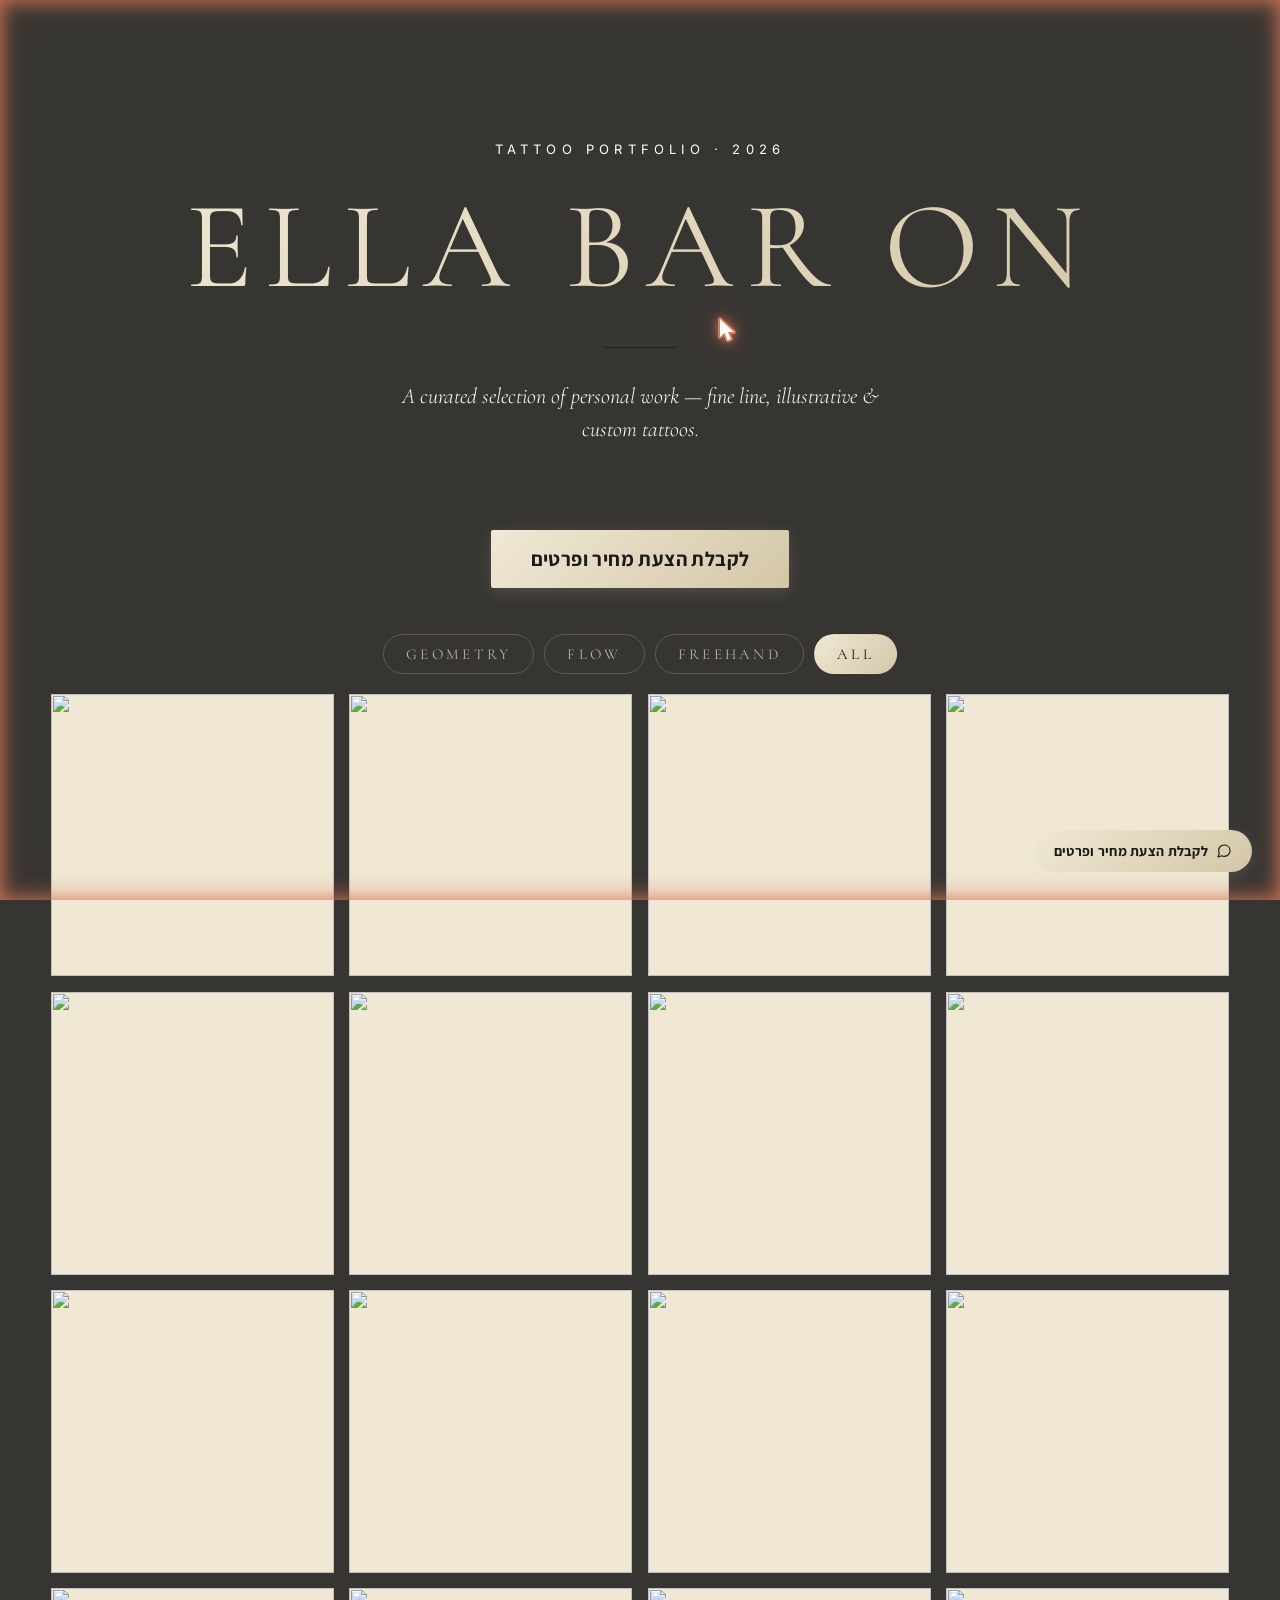
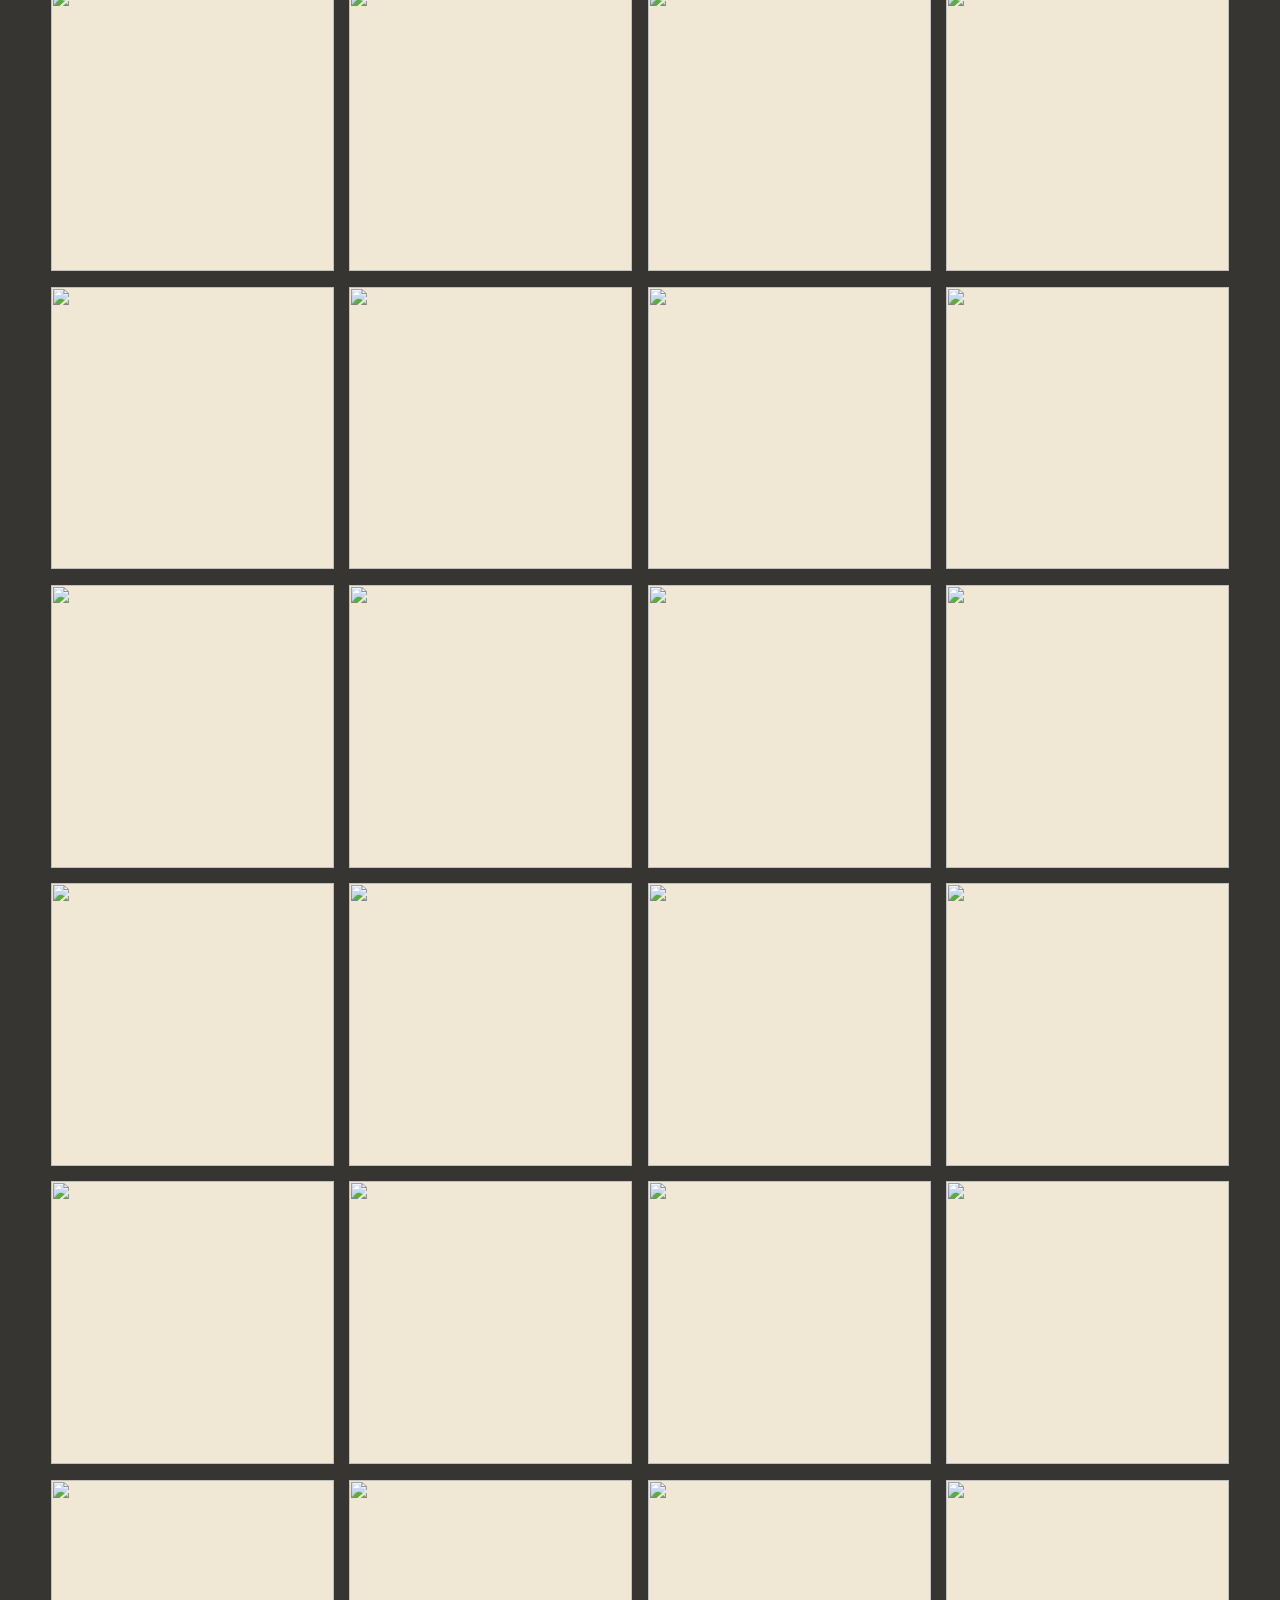
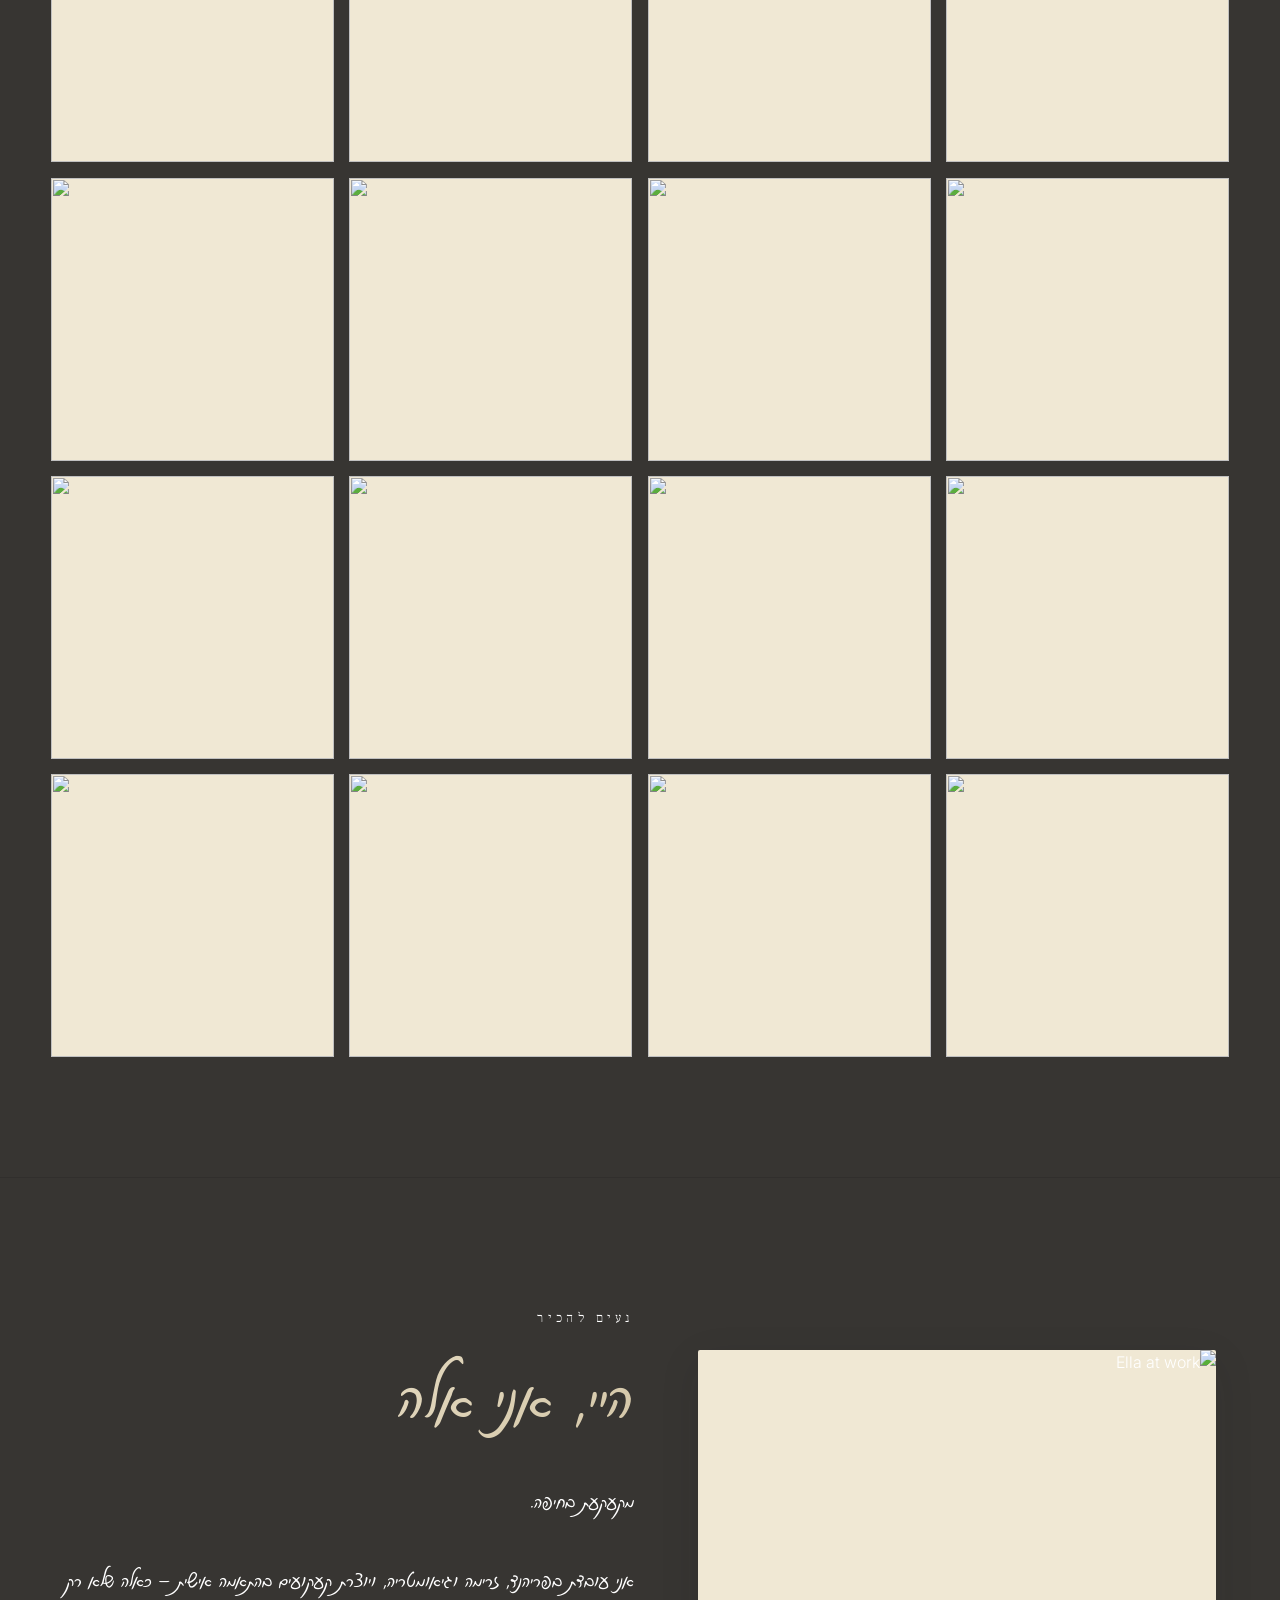
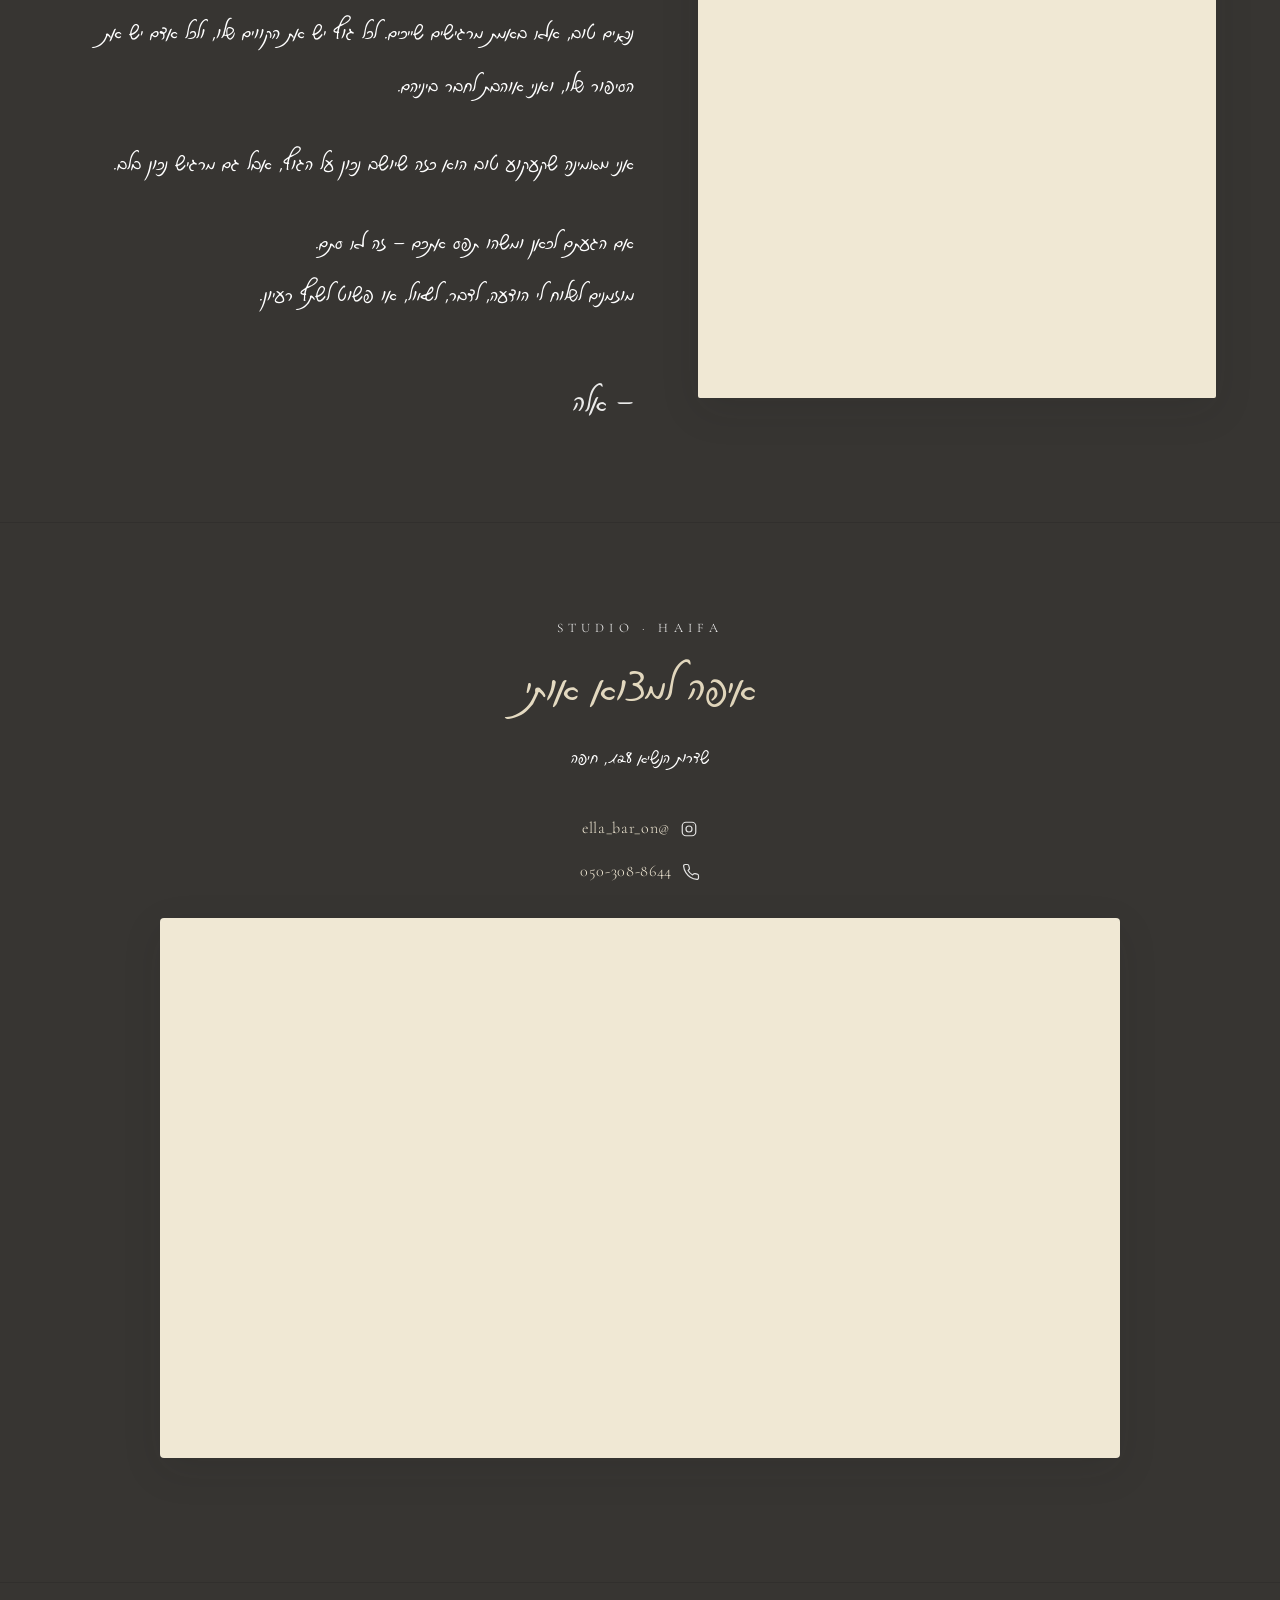
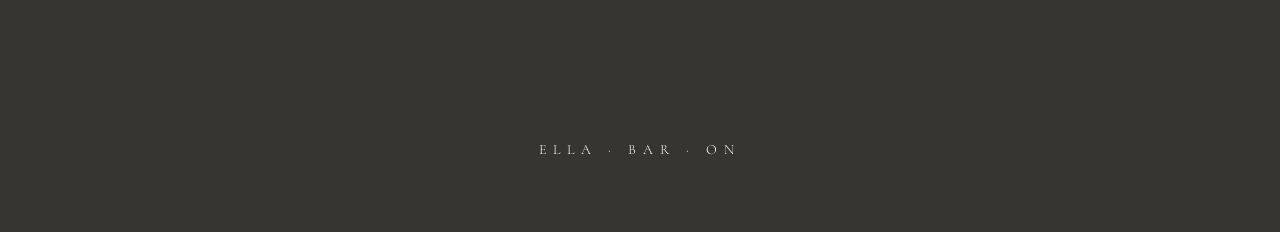
==== index.html @ c067b3c4 "Rename index (2).html to index.html" ====
<!DOCTYPE html>
<html lang="en" dir="ltr"><head>
<meta charset="utf-8">
<meta name="viewport" content="width=device-width,initial-scale=1,viewport-fit=cover">
<meta name="description" content="Ella Bar On — Tattoo Portfolio. A curated selection of fine line, illustrative and custom tattoo work." data-id="th-modified">
<meta property="og:title" content="Ella Bar On — Tattoo Portfolio" data-id="th-modified">
<meta property="og:type" content="website" data-id="th-modified">
<title data-id="th-modified">Ella Bar On — Tattoo Portfolio</title>
<script async="" src="https://www.clarity.ms/tag/wwrdw0gj86"></script><script async="" src="https://www.clarity.ms/tag/wwrdw0gj86"></script><script async="" src="https://scripts.clarity.ms/0.8.64/clarity.js"></script><script async="" src="https://www.clarity.ms/tag/wwrdw0gj86"></script><script type="text/javascript">
    (function(c,l,a,r,i,t,y){
        c[a]=c[a]||function(){(c[a].q=c[a].q||[]).push(arguments)};
        t=l.createElement(r);t.async=1;t.src="https://www.clarity.ms/tag/"+i;
        y=l.getElementsByTagName(r)[0];y.parentNode.insertBefore(t,y);
    })(window, document, "clarity", "script", "wwrdw0gj86");
</script>

<!-- Meta Pixel Code -->
<script>
!function(f,b,e,v,n,t,s){if(f.fbq)return;n=f.fbq=function(){n.callMethod?n.callMethod.apply(n,arguments):n.queue.push(arguments)};if(!f._fbq)f._fbq=n;n.push=n;n.loaded=!0;n.version='2.0';n.queue=[];t=b.createElement(e);t.async=!0;t.src=v;s=b.getElementsByTagName(e)[0];s.parentNode.insertBefore(t,s)}(window,document,'script','https://connect.facebook.net/en_US/fbevents.js');
fbq('init', '769023179539907');
fbq('track', 'PageView');
</script>
<noscript><img height="1" width="1" style="display:none" src="https://www.facebook.com/tr?id=769023179539907&ev=PageView&noscript=1"/></noscript>
<!-- End Meta Pixel Code -->

<link rel="preconnect" href="https://fonts.googleapis.com">
<link rel="preconnect" href="https://fonts.gstatic.com" crossorigin="">
<link href="https://fonts.googleapis.com/css2?family=Assistant:wght@300;400;500;600;700;800&amp;family=Bellefair&amp;family=Cormorant+Garamond:ital,wght@0,300;0,400;0,500;1,400&amp;family=Inter:wght@300;400;500&amp;family=Suez+One&amp;family=Frank+Ruhl+Libre:wght@300;400;500;700&amp;display=swap" rel="stylesheet">
<style>

  @font-face{
    font-family:'Yael Leibushor';
    src:url([data-uri]) format('truetype');
    font-weight:normal;
    font-style:normal;
    font-display:swap;
  }

  :root{
    --bg:#EAE0CC;
    --bg-soft:#F0E8D4;
    --ink:#1A1A1A;
    --ink-soft:#5C5446;
    --line:rgba(26,26,26,0.18);
    --shadow:0 8px 30px rgba(26,26,26,0.10);
  }
  *,*::before,*::after{box-sizing:border-box;margin:0;padding:0}
  html{scroll-behavior:smooth;-webkit-text-size-adjust:100%}
  body{
    background:var(--bg);
    color:var(--ink);
    font-family:'Inter',-apple-system,system-ui,sans-serif;
    font-weight:300;
    line-height:1.5;
    -webkit-font-smoothing:antialiased;
    min-height:100vh;
    overflow-x:hidden;
  }
  header.hero{
    padding:clamp(64px,12vw,140px) clamp(24px,5vw,80px) clamp(48px,8vw,96px);
    text-align:center;
  }
  .eyebrow{
    font-size:clamp(11px,2.6vw,13px);
    letter-spacing:0.4em;
    text-transform:uppercase;
    color:var(--ink-soft);
    margin-bottom:clamp(20px,4vw,28px);
    font-weight:400;
  }
  h1{
    font-family:'Cormorant Garamond',Georgia,serif;
    font-weight:400;
    font-size:clamp(46px,11vw,124px);
    line-height:0.95;
    letter-spacing:clamp(0.04em,1vw,0.18em);
    margin-bottom:clamp(28px,5vw,42px);
  }
  .rule{
    width:clamp(40px,8vw,72px);
    height:1px;
    background:var(--ink);
    margin:0 auto clamp(22px,4vw,32px);
    opacity:0.7;
  }
  .tag{
    font-family:'Cormorant Garamond',Georgia,serif;
    font-style:italic;
    font-size:clamp(15px,3.4vw,22px);
    color:var(--ink-soft);
    max-width:540px;
    margin:0 auto;
    line-height:1.5;
  }
  main{
    padding:clamp(24px,4vw,48px) clamp(16px,4vw,64px) clamp(72px,10vw,120px);
    max-width:1680px;
    margin:0 auto;
  }
  .grid{
    display:grid;
    grid-template-columns:repeat(4,minmax(0,1fr));
    gap:clamp(6px,1.2vw,16px);
  }
  @media (max-width:1000px){
    .grid{grid-template-columns:repeat(3,minmax(0,1fr))}
  }
  @media (max-width:640px){
    .grid{grid-template-columns:repeat(2,minmax(0,1fr));gap:6px}
  }
  figure{
    position:relative;
    aspect-ratio:1/1;
    overflow:hidden;
    background:var(--bg-soft);
    margin:0;
    cursor:zoom-in;
    opacity:0;
    transform:translateY(14px);
    transition:opacity .6s ease, transform .6s ease;
  }
  figure.in{opacity:1;transform:translateY(0)}
  figure::after{
    content:"";
    position:absolute;inset:0;
    background:rgba(26,26,26,0);
    transition:background .35s ease;
    pointer-events:none;
  }
  figure img{
    width:100%;height:100%;
    object-fit:cover;
    display:block;
    transition:transform .6s cubic-bezier(.2,.7,.2,1), filter .4s ease;
    filter:saturate(0.95);
  }
  @media (hover:hover){
    figure:hover img{transform:scale(1.06);filter:saturate(1.05)}
    figure:hover::after{background:rgba(26,26,26,0.08)}
  }

  .contact-list li{display:flex;align-items:center;justify-content:center;gap:10px}
  .contact-list svg{flex-shrink:0;width:18px;height:18px;stroke:currentColor;fill:none;stroke-width:1.6;stroke-linecap:round;stroke-linejoin:round;opacity:0.85}




  .location-contact{
    margin:0 auto clamp(24px,3.5vw,32px);
    font-family:'Cormorant Garamond',serif;
    font-size:clamp(15px,2.6vw,18px);
    letter-spacing:0.04em;
  }


  /* STYLE FILTER */
  .filter-wrap{
    direction:rtl;
    max-width:1680px;margin:0 auto;
    padding:clamp(16px,3vw,32px) clamp(16px,4vw,64px) clamp(24px,4vw,40px);
    display:flex;flex-wrap:wrap;gap:10px;justify-content:center;
  }
  .filter-btn{
    appearance:none;cursor:pointer;
    padding:10px 22px;
    background:transparent;
    border:1px solid rgba(26,26,26,0.35);
    border-radius:999px;
    color:var(--ink);
    font-family:'Cormorant Garamond',serif;
    font-size:clamp(13px,2.4vw,15px);
    letter-spacing:0.22em;
    text-transform:uppercase;
    transition:background .2s ease,color .2s ease,border-color .2s ease;
  }
  .filter-btn:hover{background:rgba(26,26,26,0.05);border-color:var(--ink)}
  .filter-btn.active{background:var(--ink);color:var(--bg);border-color:var(--ink)}
  .grid figure.hidden{display:none}

  /* LOCATION */
  .location{
    direction:rtl;
    padding:clamp(56px,8vw,96px) clamp(20px,5vw,80px);
    max-width:1280px;
    margin:0 auto;
    border-top:1px solid var(--line);
    text-align:center;
  }
  .location-eyebrow{
    font-family:'Cormorant Garamond',serif;
    font-size:clamp(11px,2.4vw,13px);
    letter-spacing:0.4em;
    color:var(--ink-soft);
    text-transform:uppercase;
    margin-bottom:14px;
  }
  .location-title{
    font-family:'Yael Leibushor','Frank Ruhl Libre',serif;
    font-weight:400;
    font-size:clamp(40px,6.5vw,64px);
    line-height:1.1;
    margin-bottom:clamp(8px,1.5vw,14px);
    color:var(--ink);
  }
  .location-address{
    font-family:'Yael Leibushor','Frank Ruhl Libre',serif;
    font-size:clamp(20px,3vw,26px);
    color:var(--ink);
    margin-bottom:clamp(28px,4vw,40px);
  }
  .map-wrap{
    position:relative;
    aspect-ratio:16/9;
    width:100%;
    max-width:960px;
    margin:0 auto clamp(20px,3vw,28px);
    overflow:hidden;
    border-radius:4px;
    box-shadow:0 12px 40px rgba(26,26,26,0.10);
    background:var(--bg-soft);
  }
  .map-wrap iframe{width:100%;height:100%;border:0;display:block;filter:saturate(0.85) contrast(0.95)}
  .nav-btn{
    display:inline-flex;align-items:center;gap:10px;
    padding:14px 28px;
    border:1px solid var(--ink);
    background:transparent;color:var(--ink);
    font-family:'Cormorant Garamond',serif;
    font-size:clamp(14px,2.4vw,16px);
    letter-spacing:0.2em;
    text-transform:uppercase;
    text-decoration:none;
    transition:background .25s ease,color .25s ease;
  }
  .nav-btn:hover{background:var(--ink);color:var(--bg)}
  .nav-btn svg{width:16px;height:16px;stroke:currentColor;fill:none;stroke-width:1.8;stroke-linecap:round;stroke-linejoin:round}

  /* ABOUT SECTION */
  .about{
    direction:rtl;
    padding:clamp(72px,10vw,140px) clamp(20px,5vw,80px) clamp(48px,8vw,80px);
    max-width:1280px;
    margin:0 auto;
    border-top:1px solid var(--line);
  }
  .about-inner{
    display:grid;
    grid-template-columns:minmax(0,1fr) minmax(0,1.1fr);
    gap:clamp(28px,5vw,72px);
    align-items:center;
  }
  @media (max-width:780px){
    .about-inner{grid-template-columns:1fr;gap:32px}
  }
  .about-photo{
    aspect-ratio:4/5;
    background:var(--bg-soft);
    overflow:hidden;
    box-shadow:0 12px 40px rgba(26,26,26,0.10);
    border-radius:2px;
  }
  .about-photo img{width:100%;height:100%;object-fit:cover;display:block}
  .about-text{
    font-family:'Yael Leibushor','Frank Ruhl Libre','David Libre','Times New Roman',serif;
    color:var(--ink);
    line-height:1.85;
    font-weight:300;
  }
  .about-eyebrow{
    font-family:'Frank Ruhl Libre',serif;
    font-size:clamp(11px,2.4vw,13px);
    letter-spacing:0.35em;
    color:var(--ink-soft);
    text-transform:uppercase;
    margin-bottom:16px;
  }
  .about-title{
    font-family:'Yael Leibushor','Frank Ruhl Libre',Georgia,serif;
    font-weight:400;
    font-size:clamp(52px,9vw,96px);
    line-height:1.05;
    letter-spacing:0.005em;
    margin-bottom:clamp(20px,3vw,28px);
    color:var(--ink);
  }
  .about-intro{
    font-family:'Yael Leibushor','Frank Ruhl Libre',serif;
    font-weight:400;
    font-style:normal;
    font-size:clamp(28px,4.2vw,40px);
    line-height:1.45;
    margin-bottom:clamp(24px,3.5vw,32px);
    color:var(--ink);
  }
  .about-text p{
    font-family:'Yael Leibushor','Frank Ruhl Libre',serif;
    font-weight:400;
    font-size:clamp(22px,3.4vw,30px);
    line-height:1.75;
    margin-bottom:clamp(20px,3vw,26px);
    color:var(--ink);
  }
  .about-signature{
    margin-top:clamp(28px,4vw,40px);
    font-family:'Yael Leibushor','Suez One',serif;
    font-size:clamp(30px,4.5vw,44px);
    color:var(--ink);
    opacity:0.9;
  }

  footer{
    border-top:1px solid var(--line);
    padding:clamp(56px,9vw,96px) clamp(24px,5vw,64px) clamp(48px,8vw,72px);
    text-align:center;
  }
  footer h2{
    font-family:'Cormorant Garamond',Georgia,serif;
    font-weight:400;
    font-size:clamp(28px,5.5vw,42px);
    letter-spacing:0.15em;
    text-transform:uppercase;
    margin-bottom:clamp(24px,4vw,32px);
  }
  .contact-list{
    list-style:none;
    display:flex;flex-direction:column;
    gap:clamp(10px,2vw,16px);
    font-size:clamp(14px,3vw,16px);
    color:var(--ink-soft);
    letter-spacing:0.04em;
  }
  .contact-list a{
    color:inherit;text-decoration:none;
    border-bottom:1px solid transparent;
    transition:border-color .25s ease,color .25s ease;
    padding-bottom:2px;
  }
  .contact-list a:hover{color:var(--ink);border-color:var(--ink)}
  .signature{
    margin-top:clamp(40px,6vw,60px);
    font-family:'Cormorant Garamond',Georgia,serif;
    font-size:clamp(12px,2.6vw,14px);
    letter-spacing:0.5em;
    text-transform:uppercase;
    color:var(--ink-soft);
  }
  .lb{
    position:fixed;inset:0;
    background:rgba(20,20,20,0.94);
    display:none;
    align-items:center;justify-content:center;
    z-index:100;
    padding:24px;
    cursor:zoom-out;
  }
  .lb.open{display:flex}
  .lb img{
    max-width:96vw;max-height:92vh;
    object-fit:contain;
    box-shadow:var(--shadow);
  }
  .lb .nav{
    position:absolute;top:50%;
    transform:translateY(-50%);
    width:44px;height:44px;
    border-radius:50%;
    background:rgba(255,255,255,0.12);
    color:#fff;
    border:none;
    font-size:22px;
    cursor:pointer;
    display:flex;align-items:center;justify-content:center;
    transition:background .2s;
  }
  .lb .nav:hover{background:rgba(255,255,255,0.22)}
  .lb .prev{left:24px}
  .lb .next{right:24px}
  .lb .close{
    position:absolute;top:24px;right:24px;
    width:40px;height:40px;border-radius:50%;
    background:rgba(255,255,255,0.12);color:#fff;
    border:none;font-size:20px;cursor:pointer;
  }
  @media (max-width:640px){
    .lb .prev{left:8px}.lb .next{right:8px}
    .lb .nav{width:36px;height:36px;font-size:18px}
  }

.cta-main{direction:rtl;display:inline-flex;align-items:center;gap:10px;margin-top:clamp(28px,5vw,42px);padding:16px 40px;background:var(--ink);color:var(--bg);border:1px solid var(--ink);font-family:'Assistant',sans-serif;font-weight:600;font-size:clamp(16px,3vw,20px);letter-spacing:0.02em;border-radius:2px;cursor:pointer;transition:background .3s ease,color .3s ease,border-color .3s ease}
.cta-main:hover{background:transparent;color:var(--ink);border-color:var(--ink)}
.cta-modal{position:fixed;inset:0;z-index:999;display:flex;align-items:center;justify-content:center;padding:clamp(16px,4vw,32px);opacity:0;pointer-events:none;transition:opacity .25s ease;direction:rtl}
.cta-modal[hidden]{display:none}
.cta-modal.is-open{opacity:1;pointer-events:auto}
.cta-modal__overlay{position:absolute;inset:0;background:rgba(26,26,26,0.62);backdrop-filter:blur(4px);-webkit-backdrop-filter:blur(4px)}
.cta-modal__card{position:relative;width:100%;max-width:460px;background:#FAF4E8;border:1px solid rgba(26,26,26,0.08);border-radius:8px;padding:clamp(24px,4vw,36px);box-shadow:0 30px 80px rgba(26,26,26,0.28);transform:translateY(8px);transition:transform .35s cubic-bezier(.2,.7,.2,1)}
.cta-modal.is-open .cta-modal__card{transform:translateY(0)}
.cta-modal__close{position:absolute;top:10px;left:10px;width:34px;height:34px;background:transparent;border:none;font-size:24px;color:rgba(26,26,26,0.55);cursor:pointer;line-height:1;transition:color .2s ease}
.cta-modal__close:hover{color:var(--ink)}
.cta-modal__title{margin:0 0 4px;font-family:'Yael Leibushor','Frank Ruhl Libre',serif;font-size:clamp(22px,4.5vw,28px);font-weight:500;color:var(--ink);letter-spacing:0;text-align:right}
.cta-modal__sub{margin:0 0 12px;font-family:'Assistant',sans-serif;font-size:14px;color:rgba(26,26,26,0.65);text-align:right}
.cta-modal__options{display:flex;flex-direction:column;gap:3px}
.cta-opt{display:block;width:100%;text-align:right;background:#fff;border:1px solid rgba(26,26,26,0.12);border-radius:6px;padding:10px 14px;cursor:pointer;font-family:'Assistant',sans-serif;transition:border-color .2s ease,box-shadow .2s ease,transform .15s ease;position:relative;overflow:hidden}
.cta-opt::before{content:"";position:absolute;top:0;bottom:0;right:0;width:3px;background:#B58E5C;transform:scaleY(0);transition:transform .25s ease}
.cta-opt:hover{border-color:var(--ink);box-shadow:0 6px 18px rgba(26,26,26,0.08)}
.cta-opt:hover::before,.cta-opt:focus-visible::before{transform:scaleY(1)}
.cta-opt:active{transform:translateY(1px)}
.cta-opt__title{display:block;font-size:15px;font-weight:600;color:var(--ink);margin-bottom:1px}
.cta-opt__hint{display:block;font-size:12.5px;color:rgba(26,26,26,0.55);font-weight:400}
.cta-modal__filter{margin:12px 0 0;font-family:'Assistant',sans-serif;font-size:12px;line-height:1.55;color:rgba(26,26,26,0.5);font-style:italic;text-align:center}
@media (max-width:480px){.cta-modal__card{padding:22px 18px;border-radius:6px}.cta-modal__title{font-size:22px}.cta-opt{padding:13px 14px}}
.cta-float{direction:rtl;position:fixed;bottom:clamp(16px,3vw,28px);right:clamp(16px,3vw,28px);z-index:90;display:inline-flex;align-items:center;gap:8px;padding:12px 20px;background:var(--ink);color:var(--bg);border:none;border-radius:999px;font-family:'Assistant',sans-serif;font-weight:600;font-size:14px;letter-spacing:0.02em;cursor:pointer;box-shadow:0 8px 24px rgba(26,26,26,0.25);transition:transform .25s ease,box-shadow .25s ease}
.cta-float:hover{transform:translateY(-2px);box-shadow:0 12px 30px rgba(26,26,26,0.32)}
.cta-float svg{width:16px;height:16px;stroke:currentColor;fill:none;stroke-width:1.7;stroke-linecap:round;stroke-linejoin:round}
@media (max-width:640px){.cta-float{padding:10px 16px;font-size:12px}}
.hero{padding-bottom:clamp(12px,1.6vw,24px) !important}
main{padding-top:clamp(6px,1vw,14px) !important}
.filter-wrap{padding-top:clamp(6px,1vw,12px) !important;padding-bottom:clamp(10px,1.6vw,20px) !important}
</style>
<script src="chrome-extension://liecbddmkiiihnedobmlmillhodjkdmb/js/recordConsoleEvents.js"></script><style id="claude-agent-animation-styles">
      @keyframes claude-pulse {
        0%, 100% { opacity: 0.6; }
        50% { opacity: 1; }
      }
      #claude-agent-glow-border-inner {
        animation: claude-pulse 2s ease-in-out infinite;
      }
      @media (prefers-reduced-motion: reduce) {
        #claude-agent-glow-border-inner {
          animation: none;
        }
      }
    </style><script src="chrome-extension://liecbddmkiiihnedobmlmillhodjkdmb/js/recordConsoleEvents.js"></script><script src="chrome-extension://liecbddmkiiihnedobmlmillhodjkdmb/js/recordConsoleEvents.js"></script><script src="chrome-extension://liecbddmkiiihnedobmlmillhodjkdmb/js/recordConsoleEvents.js"></script><link rel="stylesheet" href="dark-theme.css"><meta property="og:description" content="Ella Bar On — Tattoo Portfolio. A curated selection of fine line, illustrative and custom tattoo work." data-id="th-modified" ><meta property="og:image" content="https://tiiny.host/assets/logo-purple-bg.png" data-id="th-modified" ><meta property="og:image:width" content="1501" data-id="th-modified" ><meta property="og:image:height" content="1501" data-id="th-modified" ><meta property="og:image:type" content="image/png" data-id="th-modified" ><meta property="og:url" content="https://ella-bar-on.tiiny.site/" data-id="th-modified" ><script defer data-domain="ella-bar-on.tiiny.site" src="https://analytics.tiiny.site/js/plausible.js"></script><script type="text/javascript" src="https://tiiny.host/ad-script.js"></script></head>
<body style="">

<header class="hero">
  <div class="eyebrow">Tattoo Portfolio · 2026</div>
  <h1>ELLA&nbsp;BAR&nbsp;ON</h1>
  <div class="rule"></div>
  <p class="tag">A curated selection of personal work — fine&nbsp;line, illustrative &amp; custom&nbsp;tattoos.</p>
<div style="margin-top:clamp(28px,5vw,42px)"><button type="button" class="cta-main" onclick="openCtaModal()">לקבלת הצעת מחיר ופרטים</button></div>
</header>

<main>
    <div class="filter-wrap" role="tablist" aria-label="Filter by tattoo style">
    <button class="filter-btn active" data-filter="all" type="button">All</button>
    <button class="filter-btn" data-filter="freehand" type="button">Freehand</button>
    <button class="filter-btn" data-filter="flow" type="button">Flow</button>
    <button class="filter-btn" data-filter="geometry" type="button">Geometry</button>
  </div>
<section class="grid" id="grid">
    <figure data-style="freehand" class="in"><img loading="lazy" src="https://drive.google.com/thumbnail?id=1xh3_17XuZ1PmOvE4l8zkVAdLxAL-ZwjE&amp;sz=w2000" alt=""></figure>
    <figure data-style="flow" class="in"><img loading="lazy" src="https://drive.google.com/thumbnail?id=1N7y2bI1n3nVVJriTKs7QU1D7O_O62dSe&amp;sz=w2000" alt=""></figure>
    <figure data-style="geometry" class="in"><img loading="lazy" src="https://drive.google.com/thumbnail?id=1KZjI8YXlB_WNCu1mrZr6PqqhGK_xNZJP&amp;sz=w2000" alt=""></figure>
    <figure data-style="freehand" class="in"><img loading="lazy" src="https://drive.google.com/thumbnail?id=1xocJsi_1aet7tACMJd6xpOk2d20jpB7X&amp;sz=w2000" alt=""></figure>
    <figure data-style="flow" class="in"><img loading="lazy" src="https://drive.google.com/thumbnail?id=1Y48zc5RPstWDi3KzaJjpuG00zTv6FcDL&amp;sz=w2000" alt=""></figure>
    <figure data-style="geometry" class="in"><img loading="lazy" src="https://drive.google.com/thumbnail?id=1rPfEbJdDx9rRX-GvPbGPRDcLLqDRPJSd&amp;sz=w2000" alt=""></figure>
    <figure data-style="freehand" class="in"><img loading="lazy" src="https://drive.google.com/thumbnail?id=1MYWTTCj9ael-0ZTv8HDX-iSY3qE25ygt&amp;sz=w2000" alt=""></figure>
    <figure data-style="flow" class="in"><img loading="lazy" src="https://drive.google.com/thumbnail?id=1DVjTfAq65OWLICfgzxjUyKJ8S3GHJ-iF&amp;sz=w2000" alt=""></figure>
    <figure data-style="geometry" class="in"><img loading="lazy" src="https://drive.google.com/thumbnail?id=1hyqO3-k-_N-cuSnvRUlsJFDdq4S_nkgo&amp;sz=w2000" alt=""></figure>
    <figure data-style="freehand" class="in"><img loading="lazy" src="https://drive.google.com/thumbnail?id=1Ekzftcsf-W00mPH-Y2UGudjqcR0S-_xk&amp;sz=w2000" alt=""></figure>
    <figure data-style="flow" class="in"><img loading="lazy" src="https://drive.google.com/thumbnail?id=1GLYNverXDNFtXlfHW-niEcSkQTqbmluL&amp;sz=w2000" alt=""></figure>
    <figure data-style="geometry" class="in"><img loading="lazy" src="https://drive.google.com/thumbnail?id=1aNU4r-CMlSA8GKXRX0Ed5BjCGO5SXusp&amp;sz=w2000" alt=""></figure>
    <figure data-style="freehand" class="in"><img loading="lazy" src="https://drive.google.com/thumbnail?id=197u8vwy-MLBI2up43_qM0dWqEEuSAmtr&amp;sz=w2000" alt=""></figure>
    <figure data-style="flow" class="in"><img loading="lazy" src="https://drive.google.com/thumbnail?id=12c-PLs5bWGJpWUN35tSFsnYAnF3nW0LM&amp;sz=w2000" alt=""></figure>
    <figure data-style="geometry" class="in"><img loading="lazy" src="https://drive.google.com/thumbnail?id=1sKSZS2nbtOBWPO1RA1JQqB5eaekSdWnW&amp;sz=w2000" alt=""></figure>
    <figure data-style="freehand" class="in"><img loading="lazy" src="https://drive.google.com/thumbnail?id=1ZKWPOlYtECVjh6iPVieEUYmp0OEaMHgV&amp;sz=w2000" alt=""></figure>
    <figure data-style="flow" class="in"><img loading="lazy" src="https://drive.google.com/thumbnail?id=11IG4yasw8MWFfgY6kCaKksWYMQUZ6MOA&amp;sz=w2000" alt=""></figure>
    <figure data-style="geometry" class="in"><img loading="lazy" src="https://drive.google.com/thumbnail?id=1kBvICBlc5Htzf7eSsH0yXlMwYIEm7e1f&amp;sz=w2000" alt=""></figure>
    <figure data-style="freehand" class="in"><img loading="lazy" src="https://drive.google.com/thumbnail?id=18C7u58_5O96QoCUdSf8UVlHHkWqUwu8h&amp;sz=w2000" alt=""></figure>
    <figure data-style="flow" class="in"><img loading="lazy" src="https://drive.google.com/thumbnail?id=1WW-p6ExpqMnnhImbUtG9PBq50U_zr7KZ&amp;sz=w2000" alt=""></figure>
    <figure data-style="geometry" class="in"><img loading="lazy" src="https://drive.google.com/thumbnail?id=1TW56nT3wqtgMcIPXqnBIUaDhtWEISsu1&amp;sz=w2000" alt=""></figure>
    <figure data-style="freehand" class="in"><img loading="lazy" src="https://drive.google.com/thumbnail?id=1lJHPwrwJTfCN7dMmGcKQvUpyj7tCvRkJ&amp;sz=w2000" alt=""></figure>
    <figure data-style="flow" class="in"><img loading="lazy" src="https://drive.google.com/thumbnail?id=1WiCntg3aO4efNS_3sLlxdeDZvwn4GsMQ&amp;sz=w2000" alt=""></figure>
    <figure data-style="geometry" class="in"><img loading="lazy" src="https://drive.google.com/thumbnail?id=1dopHLyQ0CpZlZS-FBk7-grxvAJu9c5Dx&amp;sz=w2000" alt=""></figure>
    <figure data-style="freehand" class="in"><img loading="lazy" src="https://drive.google.com/thumbnail?id=1xuRqUoGgucAvAF-wNU_e-8dZ2ctom57X&amp;sz=w2000" alt=""></figure>
    <figure data-style="flow" class="in"><img loading="lazy" src="https://drive.google.com/thumbnail?id=1dPLrsiP3lbHEZCnKSUbCsAeZMm0MEijx&amp;sz=w2000" alt=""></figure>
    <figure data-style="geometry" class="in"><img loading="lazy" src="https://drive.google.com/thumbnail?id=10Kpxa8o6eDXYJLsfB06UYLtZmlM9RNbS&amp;sz=w2000" alt=""></figure>
    <figure data-style="freehand" class="in"><img loading="lazy" src="https://drive.google.com/thumbnail?id=1KzqqF4fWlYga3aN6HTG6FJKtzI3f6Q1g&amp;sz=w2000" alt=""></figure>
    <figure data-style="flow" class="in"><img loading="lazy" src="https://drive.google.com/thumbnail?id=1OchwlDzBmUCPr_V3X1JgLo8Mtu84r7Io&amp;sz=w2000" alt=""></figure>
    <figure data-style="geometry" class="in"><img loading="lazy" src="https://drive.google.com/thumbnail?id=1j4ggoAlR6BdFQ21U5XnrbnLKrHGVXpaV&amp;sz=w2000" alt=""></figure>
    <figure data-style="freehand" class="in"><img loading="lazy" src="https://drive.google.com/thumbnail?id=17IaFrg6oG50zEqkdZzszN5vbOJd_yYsZ&amp;sz=w2000" alt=""></figure>
    <figure data-style="flow" class="in"><img loading="lazy" src="https://drive.google.com/thumbnail?id=13sGX94jJ8dQVa7YMCfG-lermxMv1eeel&amp;sz=w2000" alt=""></figure>
    <figure data-style="geometry" class="in"><img loading="lazy" src="https://drive.google.com/thumbnail?id=17bVmMupmrrgVoUm94WNGxyXoef_XAzB4&amp;sz=w2000" alt=""></figure>
    <figure data-style="freehand" class="in"><img loading="lazy" src="https://drive.google.com/thumbnail?id=18qa5Ke8MzsiqQmcS8tnM9PmKV9r4Z7-T&amp;sz=w2000" alt=""></figure>
    <figure data-style="flow" class="in"><img loading="lazy" src="https://drive.google.com/thumbnail?id=1lRskdMpw_1zChxpW0iKnYu2i6EeQpcfu&amp;sz=w2000" alt=""></figure>
    <figure data-style="geometry" class="in"><img loading="lazy" src="https://drive.google.com/thumbnail?id=1aZtkYstS0JPAaI5TnKdEnxQ45CKq3SQe&amp;sz=w2000" alt=""></figure>
    <figure data-style="freehand" class="in"><img loading="lazy" src="https://drive.google.com/thumbnail?id=18Aum6glwhQ3GKc3agbzZddhSabzldKvE&amp;sz=w2000" alt=""></figure>
    <figure data-style="flow" class="in"><img loading="lazy" src="https://drive.google.com/thumbnail?id=1sDTA_aK7Fwk_js56A96DDexvrIT3Q-Hv&amp;sz=w2000" alt=""></figure>
    <figure data-style="geometry" class="in"><img loading="lazy" src="https://drive.google.com/thumbnail?id=1pBT76gZ99sewDUsxwRYeoPnSXVs9dhQ4&amp;sz=w2000" alt=""></figure>
    <figure data-style="freehand" class="in"><img loading="lazy" src="https://drive.google.com/thumbnail?id=1GiyFLhFI55NNlTxx8-eeSkrLUFkKRlbW&amp;sz=w2000" alt=""></figure>
    <figure data-style="flow" class="in"><img loading="lazy" src="https://drive.google.com/thumbnail?id=1iNZKKpiCTvx95Lq2L-3FYH8YN3J8Xmos&amp;sz=w2000" alt=""></figure>
    <figure data-style="geometry" class="in"><img loading="lazy" src="https://drive.google.com/thumbnail?id=1vsmFlzVqHTQrdu_k9ubldVcrgxMFjsBR&amp;sz=w2000" alt=""></figure>
    <figure data-style="freehand" class="in"><img loading="lazy" src="https://drive.google.com/thumbnail?id=1cXWVsumlSrv3anoOxLisTQpXubUbmLeZ&amp;sz=w2000" alt=""></figure>
    <figure data-style="flow" class="in"><img loading="lazy" src="https://drive.google.com/thumbnail?id=1m6ykAB_IcgWsxhJUDtpWyaRRp7qaVbCJ&amp;sz=w2000" alt=""></figure>
    <figure data-style="geometry" class="in"><img loading="lazy" src="https://drive.google.com/thumbnail?id=13BiZWNFn3R2uCnO6YAB6W5bDHsg5edm5&amp;sz=w2000" alt=""></figure>
    <figure data-style="freehand" class="in"><img loading="lazy" src="https://drive.google.com/thumbnail?id=1_wlYV1y1Fx5aZtRyN5pCVvSWY44xYNsJ&amp;sz=w2000" alt=""></figure>
    <figure data-style="flow" class="in"><img loading="lazy" src="https://drive.google.com/thumbnail?id=1_x3_aZjzBrd9Q1ABSLeyf6gJXs03L4ND&amp;sz=w2000" alt=""></figure>
    <figure data-style="geometry" class="in"><img loading="lazy" src="https://drive.google.com/thumbnail?id=1W3J4XeBWfDvPjK_nzwtuvd8mVOTBB278&amp;sz=w2000" alt=""></figure>
  </section>
</main>


<section class="about" id="about">
  <div class="about-inner">
    <div class="about-photo" id="ellaPhoto">
      <img src="https://alonblum.co.il/wp-content/uploads/2026/05/759a6529-421f-47f9-8cae-bc2ae8d6eb1d.jpeg" alt="Ella at work" loading="lazy">
    </div>
    <div class="about-text">
      <div class="about-eyebrow">נעים להכיר</div>
      <h2 class="about-title">היי, אני&nbsp;אלה</h2>
      <p class="about-intro">מקעקעת בחיפה.</p>
      <p>אני עובדת בפריהנד, זרימה וגיאומטריה, ויוצרת קעקועים בהתאמה אישית — כאלה שלא רק נראים טוב, אלא באמת מרגישים שייכים. לכל גוף יש את הקווים שלו, ולכל אדם יש את הסיפור שלו, ואני אוהבת לחבר ביניהם.</p>
      <p>אני מאמינה שקעקוע טוב הוא כזה שיושב נכון על הגוף, אבל גם מרגיש נכון בלב.</p>
      <p>אם הגעתם לכאן ומשהו תפס אתכם — זה לא סתם.<br>מוזמנים לשלוח לי הודעה, לדבר, לשאול, או פשוט לשתף רעיון.</p>
      <div class="about-signature">— אלה</div>
    </div>
  </div>
</section>


<section class="location" id="location">
  <div class="location-eyebrow">Studio · Haifa</div>
  <div class="location-title">איפה למצוא אותי</div>
  <div class="location-address">שדרות הנשיא 128, חיפה</div>
  <ul class="contact-list location-contact">
    <li>
      <svg viewBox="0 0 24 24" aria-hidden="true"><rect x="3" y="3" width="18" height="18" rx="5"></rect><circle cx="12" cy="12" r="4"></circle><circle cx="17.5" cy="6.5" r="0.6" fill="currentColor" stroke="none"></circle></svg>
      <a href="https://instagram.com/ella_bar_on" target="_blank" rel="noopener">@ella_bar_on</a>
    </li>
    <li>
      <svg viewBox="0 0 24 24" aria-hidden="true"><path d="M22 16.92v3a2 2 0 0 1-2.18 2 19.79 19.79 0 0 1-8.63-3.07 19.5 19.5 0 0 1-6-6A19.79 19.79 0 0 1 2.12 4.18 2 2 0 0 1 4.11 2h3a2 2 0 0 1 2 1.72c.13.96.36 1.9.7 2.81a2 2 0 0 1-.45 2.11L8.09 9.91a16 16 0 0 0 6 6l1.27-1.27a2 2 0 0 1 2.11-.45c.91.34 1.85.57 2.81.7A2 2 0 0 1 22 16.92z"></path></svg>
      <a href="tel:+972503088644">050-308-8644</a>
    </li>
  </ul>
  <div class="map-wrap">
    <iframe src="https://maps.google.com/maps?q=%D7%A9%D7%93%D7%A8%D7%95%D7%AA%20%D7%94%D7%A0%D7%A9%D7%99%D7%90%20128%20%D7%97%D7%99%D7%A4%D7%94&amp;t=&amp;z=16&amp;ie=UTF8&amp;iwloc=B&amp;output=embed" loading="lazy" referrerpolicy="no-referrer-when-downgrade" title="Map of שדרות הנשיא 128, חיפה"></iframe>
  </div>
</section>

<footer>
  <div class="signature">Ella&nbsp;·&nbsp;Bar&nbsp;·&nbsp;On</div>
</footer>

<div class="lb" id="lb" role="dialog" aria-modal="true" aria-label="Image viewer">
  <button class="nav prev" aria-label="Previous">‹</button>
  <img id="lbImg" alt="">
  <button class="nav next" aria-label="Next">›</button>
  <button class="close" aria-label="Close">×</button>
</div>

<script>

  (function(){
    var btns = document.querySelectorAll('.filter-btn');
    var figs = document.querySelectorAll('#grid figure');
    btns.forEach(function(b){
      b.addEventListener('click', function(){
        var f = b.dataset.filter;
        btns.forEach(function(x){x.classList.remove('active')});
        b.classList.add('active');
        figs.forEach(function(fig){
          if(f==='all' || fig.dataset.style===f){
            fig.classList.remove('hidden');
          } else {
            fig.classList.add('hidden');
          }
        });
      });
    });
  })();

  (function(){
  var io = new IntersectionObserver(function(ents){
    ents.forEach(function(e){ if(e.isIntersecting){ e.target.classList.add('in'); io.unobserve(e.target); }});
  }, {threshold:0.08});
  document.querySelectorAll('#grid figure').forEach(function(f){ io.observe(f); });

  var lb = document.getElementById('lb');
  var lbImg = document.getElementById('lbImg');
  var imgs = Array.prototype.slice.call(document.querySelectorAll('#grid figure img'));
  var idx = 0;
  function open(i){ idx = (i+imgs.length)%imgs.length; lbImg.src = imgs[idx].src; lb.classList.add('open'); document.body.style.overflow='hidden'; }
  function close(){ lb.classList.remove('open'); document.body.style.overflow=''; }
  imgs.forEach(function(img,i){ img.parentElement.addEventListener('click', function(){ open(i); }); });
  lb.addEventListener('click', function(e){ if(e.target===lb || e.target.classList.contains('close')) close(); });
  lb.querySelector('.prev').addEventListener('click', function(e){ e.stopPropagation(); open(idx-1); });
  lb.querySelector('.next').addEventListener('click', function(e){ e.stopPropagation(); open(idx+1); });
  document.addEventListener('keydown', function(e){
    if(!lb.classList.contains('open')) return;
    if(e.key==='Escape') close();
    if(e.key==='ArrowLeft') open(idx-1);
    if(e.key==='ArrowRight') open(idx+1);
  });
})();
</script>


<div id="claude-agent-glow-border" style="position: fixed; inset: 0px; pointer-events: none; z-index: 2147483646; opacity: 1; transition: opacity 0.3s ease-in-out;"><div id="claude-agent-glow-border-inner" style="position: absolute; inset: 0px; will-change: opacity; box-shadow: rgba(217, 119, 87, 0.7) 0px 0px 15px inset, rgba(217, 119, 87, 0.5) 0px 0px 25px inset, rgba(217, 119, 87, 0.2) 0px 0px 35px inset;"></div></div><div id="claude-phantom-cursor" aria-hidden="true" style="position: fixed; top: 0px; left: 0px; pointer-events: none; z-index: 2147483646; transform: translate3d(720px, 319px, 0px); transition: transform 180ms cubic-bezier(0.2, 0, 0, 1); will-change: transform;"><svg id="claude-phantom-cursor-plain" width="20" height="26" viewBox="0 0 20 26" style="position: absolute; top: 0px; left: 0px; overflow: visible;"><path d="M0 0 L0 18 L4.5 14 L7.5 21.5 L11 20 L8 13 L14 13 Z" stroke="white" stroke-width="3" stroke-linejoin="round" fill="white"></path><path d="M0 0 L0 18 L4.5 14 L7.5 21.5 L11 20 L8 13 L14 13 Z" fill="#111"></path></svg><svg id="claude-phantom-cursor-styled" width="20" height="26" viewBox="0 0 20 26" style="position: absolute; top: 0px; left: 0px; overflow: visible; filter: drop-shadow(rgba(217, 119, 87, 0.9) 0px 0px 4px) drop-shadow(rgba(217, 119, 87, 0.45) 0px 0px 10px);"><path d="M0 0 L0 18 L4.5 14 L7.5 21.5 L11 20 L8 13 L14 13 Z" stroke="#D97757" stroke-width="3" stroke-linejoin="round" fill="#D97757"></path><path d="M0 0 L0 18 L4.5 14 L7.5 21.5 L11 20 L8 13 L14 13 Z" fill="#FAF9F5"></path></svg></div>
<button class="cta-float" type="button" onclick="openCtaModal()" aria-label="הצעת מחיר ופרטים">
<svg viewBox="0 0 24 24" aria-hidden="true"><path d="M21 11.5a8.38 8.38 0 0 1-.9 3.8 8.5 8.5 0 0 1-7.6 4.7 8.38 8.38 0 0 1-3.8-.9L3 21l1.9-5.7a8.38 8.38 0 0 1-.9-3.8 8.5 8.5 0 0 1 4.7-7.6 8.38 8.38 0 0 1 3.8-.9h.5a8.48 8.48 0 0 1 8 8v.5z"></path></svg>
לקבלת הצעת מחיר ופרטים
</button>
<div class="cta-modal" id="ctaModal" role="dialog" aria-modal="true" aria-labelledby="ctaTitle" hidden="">
<div class="cta-modal__overlay" onclick="closeCtaModal()"></div>
<div class="cta-modal__card">
<button class="cta-modal__close" type="button" onclick="closeCtaModal()" aria-label="סגירה">×</button>
<h2 id="ctaTitle" class="cta-modal__title">איך אפשר לעזור?</h2>
<p class="cta-modal__sub">בחר/י את האפשרות שמתאימה — נחזור אליך בוואטסאפ.</p>
<div class="cta-modal__options">
<button class="cta-opt" type="button" data-msg="היי אלה, אני רוצה להתייעץ לגבי עיצוב אישי לקעקוע חדש."><span class="cta-opt__title">עיצוב אישי</span><span class="cta-opt__hint">פריהנד · גיאומטרי · קונספט מאפס</span></button>
<button class="cta-opt" type="button" data-msg="היי אלה, אשמח להתייעץ לגבי תיקון או כיסוי של קעקוע קיים."><span class="cta-opt__title">תיקון או כיסוי (Cover-up)</span><span class="cta-opt__hint">החייאה של קעקוע ישן או החלפת עיצוב</span></button>
<button class="cta-opt" type="button" data-msg="היי אלה, אני רוצה להתייעץ לגבי אפשרות לקבוע תור לקעקוע."><span class="cta-opt__title">שאלות כלליות ותיאום</span><span class="cta-opt__hint">זמינות, מחירים, או כל שאלה אחרת</span></button>
</div>
<p class="cta-modal__filter">השיחה מתאימה לכל סוגי הקעקועים – מתיקונים ועד עיצובים מורכבים מאפס. בחר/י את המענה המתאים כדי שנוכל לתת מענה מדויק.</p>
</div>
</div>
<script>
function openCtaModal(){var m=document.getElementById('ctaModal');if(!m)return;if(window.clarity){clarity('event','cta_open');}m.hidden=false;requestAnimationFrame(function(){m.classList.add('is-open');});document.body.style.overflow='hidden';}
function closeCtaModal(){var m=document.getElementById('ctaModal');if(!m)return;m.classList.remove('is-open');setTimeout(function(){m.hidden=true;document.body.style.overflow='';},250);}
document.addEventListener('click',function(e){var b=e.target.closest('.cta-opt');if(!b)return;var msg=b.getAttribute('data-msg')||'';var t=b.querySelector('.cta-opt__title');var lbl=t?t.textContent.trim():'opt';if(window.clarity){clarity('event','cta_whatsapp:'+lbl);}if(window.fbq){fbq('track','Lead',{content_name:lbl,content_category:'whatsapp_cta'});}window.open('https://wa.me/972503088644?text='+encodeURIComponent(msg),'_blank','noopener');closeCtaModal();});
document.addEventListener('keydown',function(e){if(e.key==='Escape')closeCtaModal();});
</script>
<script src="/ella-attribution-tracker.js" defer></script>
</body></html>
---- dark-theme.css ----
/* Ella - Dark Premium Theme Override v2
   Preserves original "Yael Leibushor" font.
   CTA buttons get beige gradient like the title.
*/

:root {
  --ella-bg-dark: #373532;
  --ella-text-white: #ffffff;
  --ella-beige: #F0E8D4;
  --ella-beige-2: #D4C7A8;
}

/* Background + base text color (DO NOT override fonts) */
html, body {
  background: var(--ella-bg-dark) !important;
  color: var(--ella-text-white) !important;
}

body, p, li, span, div {
  color: var(--ella-text-white) !important;
}

/* Title in beige gradient - keep original Yael Leibushor font */
h1, h2, h3, h4, h5, h6,
.hero-title, .section-title, .cta-modal__title,
[class*="title"] {
  background: linear-gradient(135deg, var(--ella-beige) 0%, var(--ella-beige-2) 100%) !important;
  -webkit-background-clip: text !important;
  background-clip: text !important;
  -webkit-text-fill-color: transparent !important;
  color: transparent !important;
}

/* Make all sections transparent so dark BG shows */
section, header, footer, .section, [class*="section"] {
  background: transparent !important;
}

/* CTA modal (the existing site's modal, NOT ella-name-modal which has inline styles) */
.cta-modal, .cta-modal__inner, .cta-modal__card {
  background: #373532 !important;
  color: #fff !important;
  border: 1px solid rgba(240, 232, 212, 0.12);
}

.cta-modal__sub, [class*="caption"] {
  color: rgba(255, 255, 255, 0.78) !important;
}

/* MAIN CTA BUTTONS — beige gradient like the title */
.cta-main, .cta-float, button.cta-main, button.cta-float,
.hero-cta, .primary-cta, button.primary {
  background: linear-gradient(135deg, var(--ella-beige) 0%, var(--ella-beige-2) 100%) !important;
  color: #1A1A1A !important;
  border: none !important;
  font-weight: 700;
  transition: all 0.25s ease;
  box-shadow: 0 4px 16px rgba(240, 232, 212, 0.15);
}

.cta-main:hover, .cta-float:hover, button.cta-main:hover, button.cta-float:hover,
.hero-cta:hover, .primary-cta:hover, button.primary:hover {
  transform: translateY(-2px);
  box-shadow: 0 8px 24px rgba(240, 232, 212, 0.28) !important;
  filter: brightness(1.05);
}

/* CTA options inside the modal */
.cta-opt, button.cta-opt {
  background: rgba(255, 255, 255, 0.05) !important;
  border: 1.5px solid rgba(240, 232, 212, 0.25) !important;
  color: #F0E8D4 !important;
  transition: all 0.2s ease;
}

.cta-opt:hover, button.cta-opt:hover {
  background: rgba(240, 232, 212, 0.1) !important;
  border-color: #F0E8D4 !important;
  transform: translateY(-1px);
}

/* Filter buttons (GEOMETRY / FLOW / FREEHAND / ALL) - subtle */
.filter-btn {
  color: rgba(240, 232, 212, 0.7) !important;
  background: transparent !important;
  border: 1px solid rgba(240, 232, 212, 0.2) !important;
}

.filter-btn.active {
  background: linear-gradient(135deg, var(--ella-beige) 0%, var(--ella-beige-2) 100%) !important;
  color: #1A1A1A !important;
  border-color: transparent !important;
}

.filter-btn:hover {
  color: #F0E8D4 !important;
  border-color: #F0E8D4 !important;
}

/* Links */
a {
  color: var(--ella-beige) !important;
}

a:hover {
  color: #fff !important;
}

/* Icons should remain visible */
svg, img { filter: none; }

/* Cards / panels */
[class*="card"]:not(.cta-modal__card), [class*="panel"], [class*="box"] {
  background: rgba(255, 255, 255, 0.04) !important;
  border: 1px solid rgba(240, 232, 212, 0.1) !important;
}

/* Form inputs */
input, textarea, select {
  background: rgba(255, 255, 255, 0.06) !important;
  border: 1.5px solid rgba(240, 232, 212, 0.2) !important;
  color: #fff !important;
}

input::placeholder, textarea::placeholder {
  color: rgba(255, 255, 255, 0.4) !important;
}

input:focus, textarea:focus {
  border-color: #F0E8D4 !important;
  background: rgba(255, 255, 255, 0.08) !important;
  outline: none !important;
}

/* Numbers / stats highlights in beige */
[class*="number"], [class*="stat"], [class*="count"] {
  color: var(--ella-beige) !important;
}

body {
  -webkit-font-smoothing: antialiased;
  -moz-osx-font-smoothing: grayscale;
}
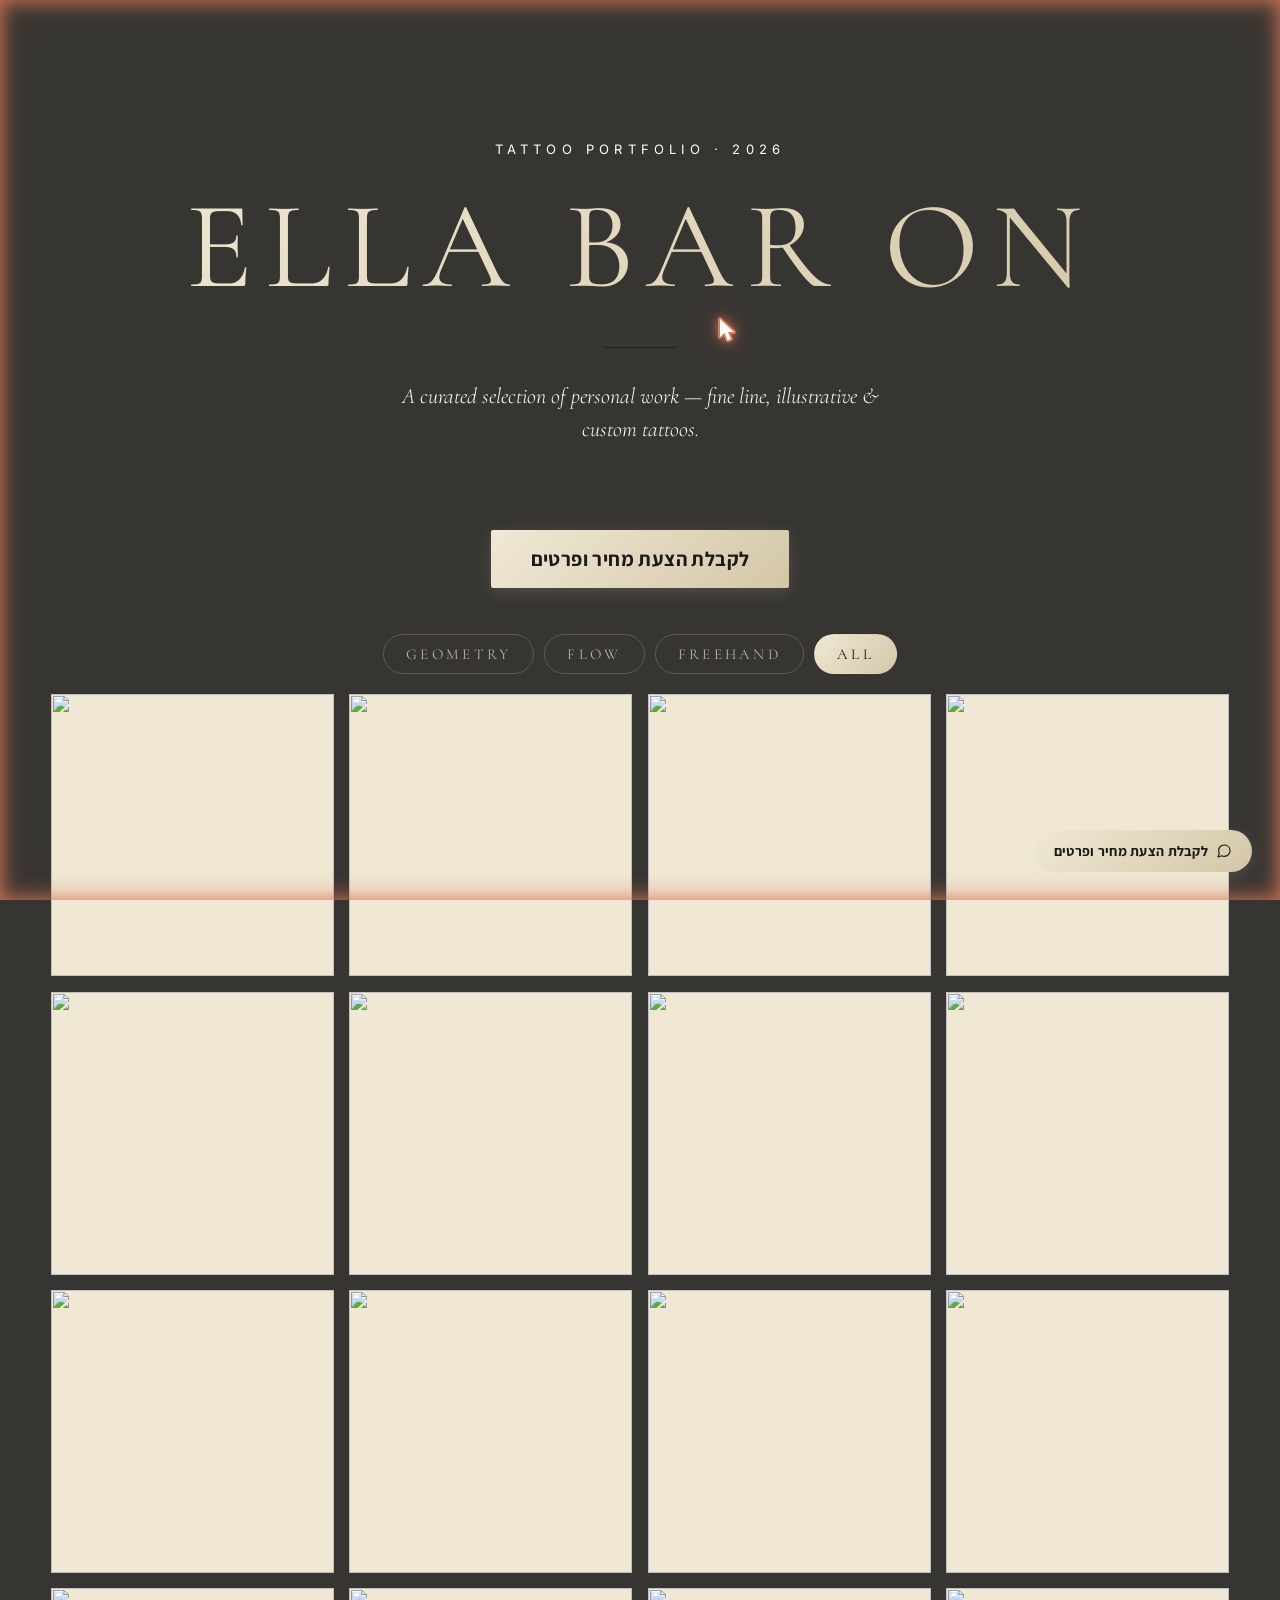
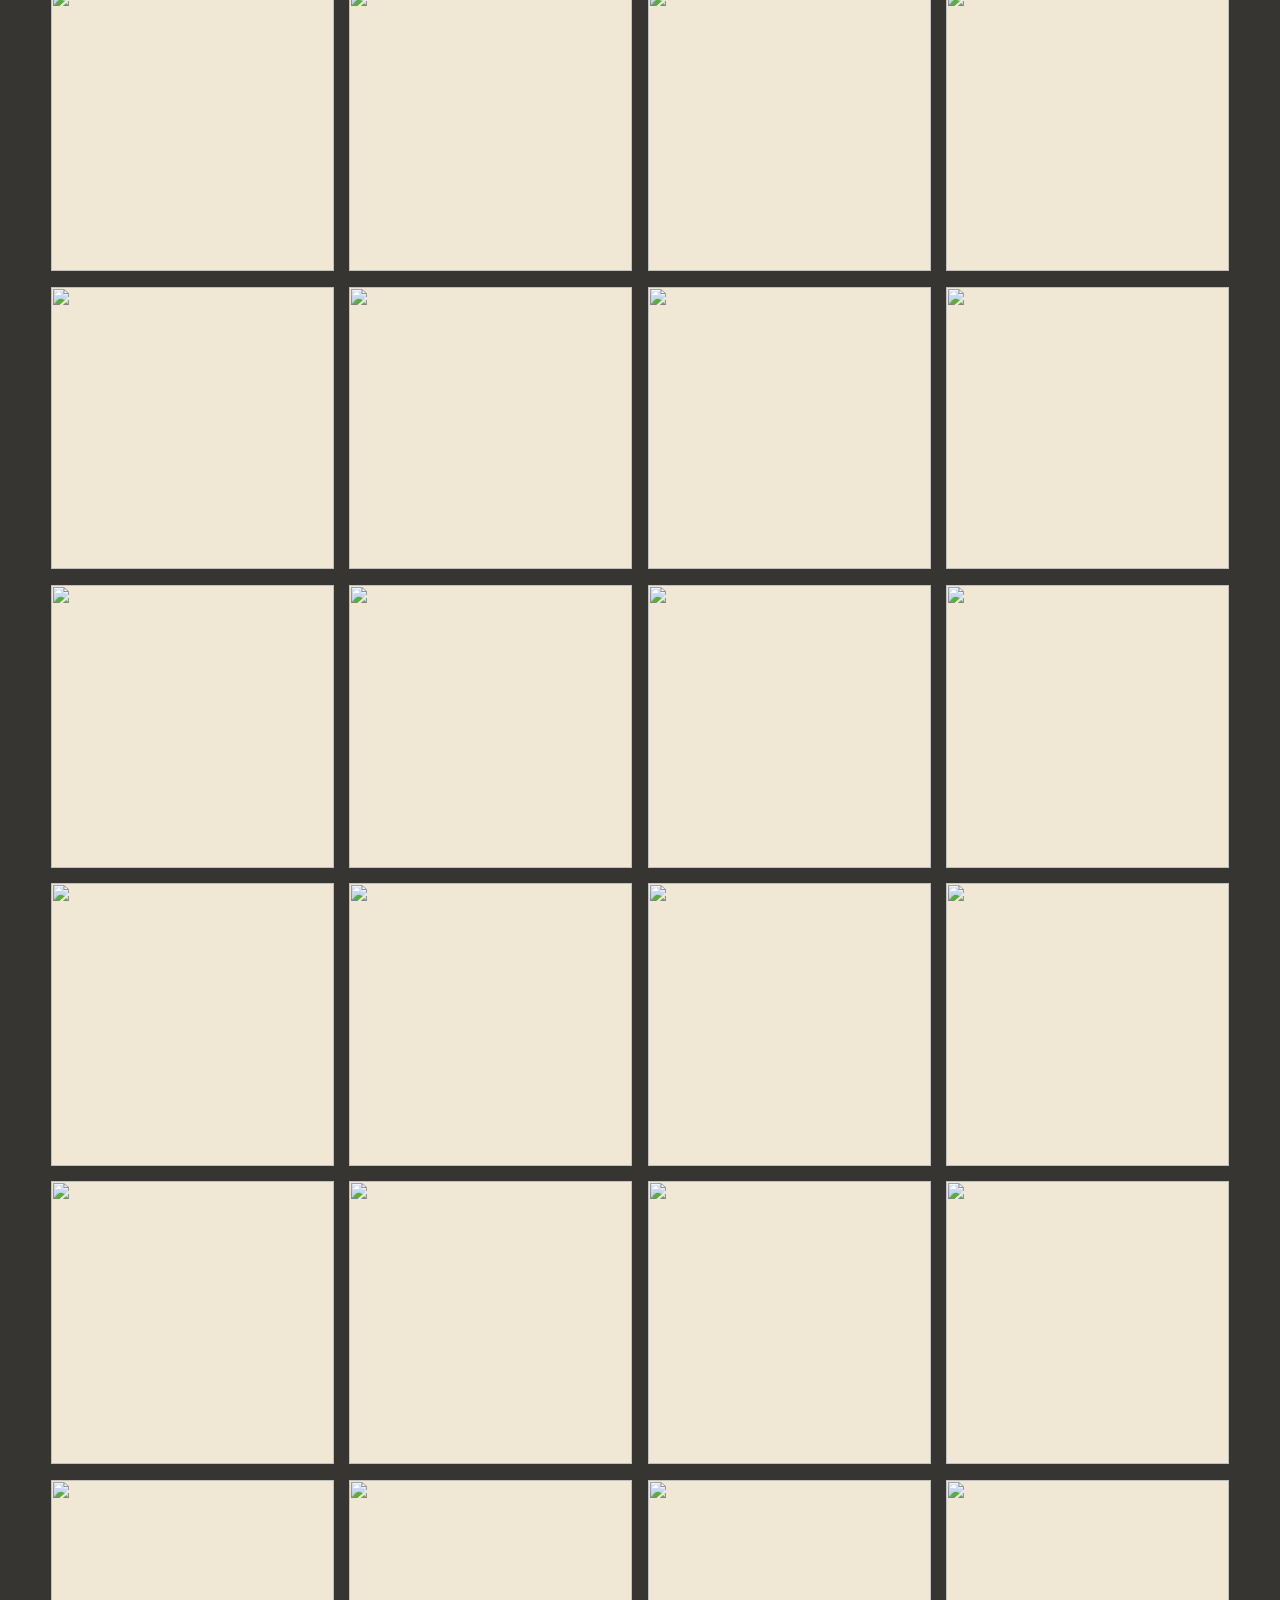
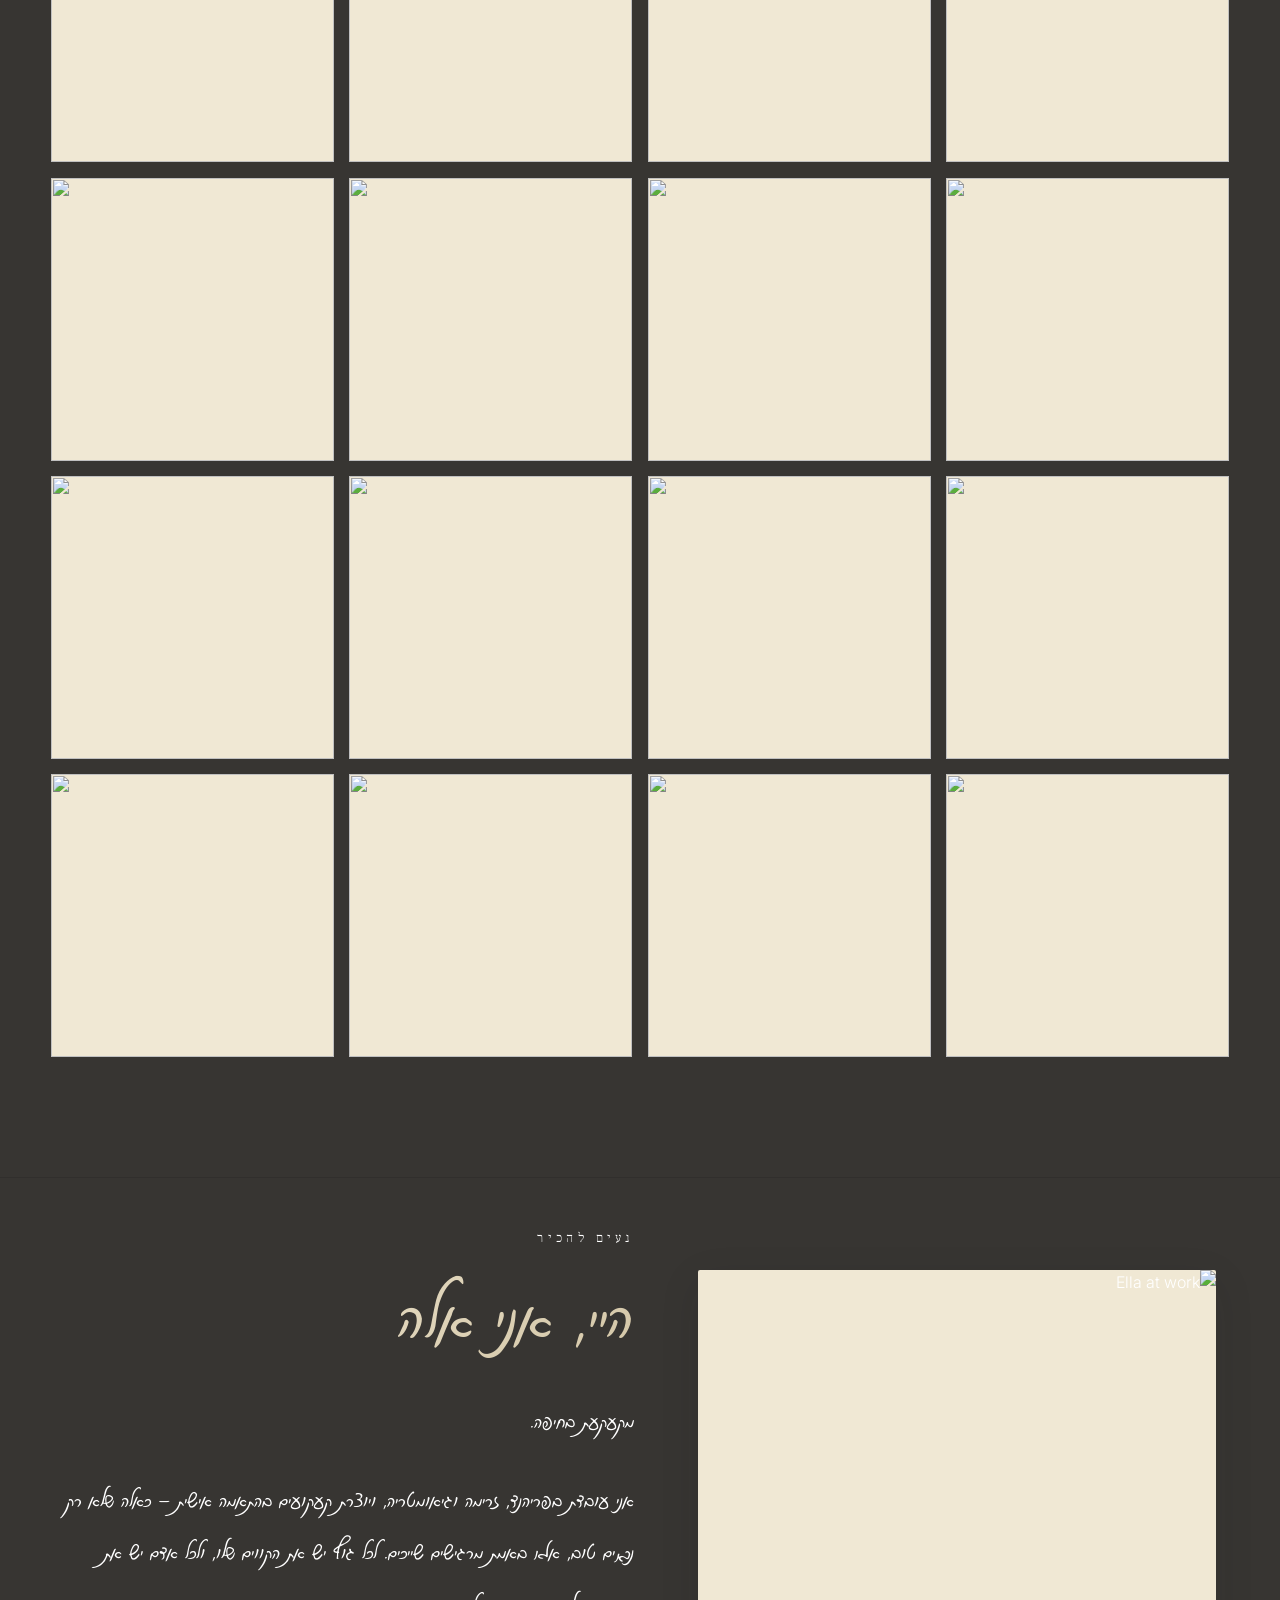
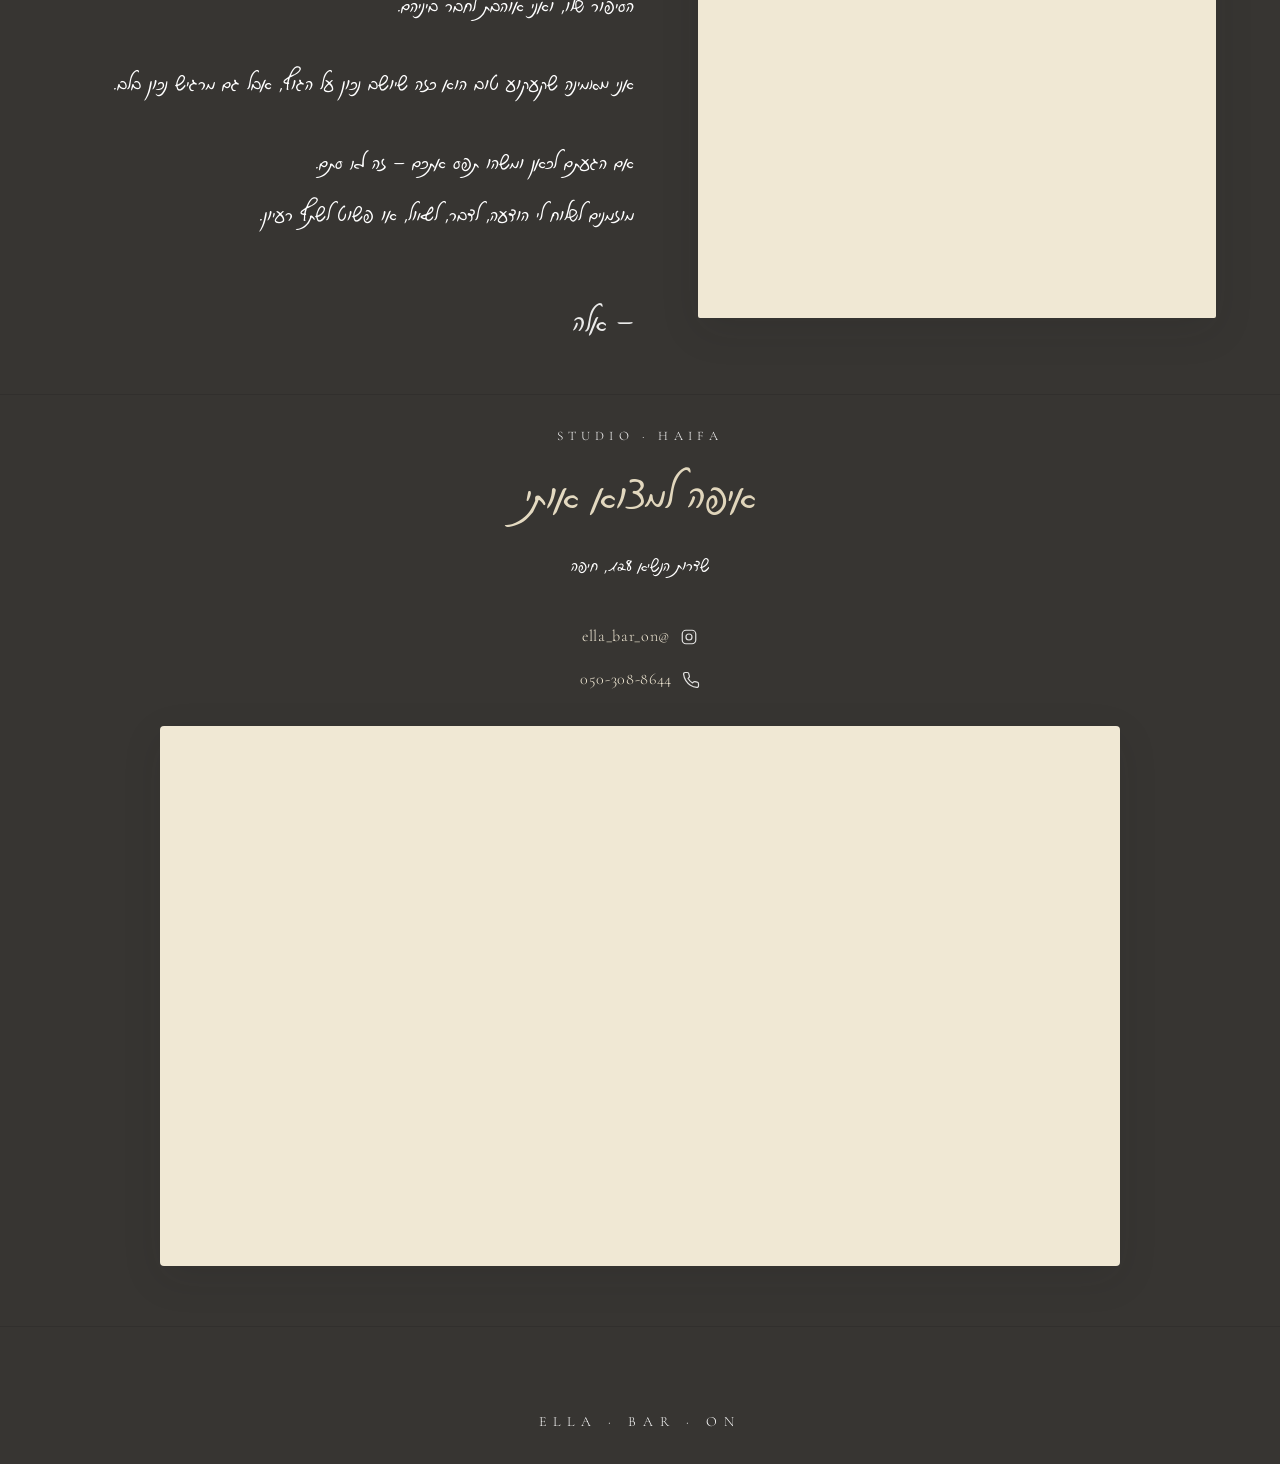
==== commit edc8a307: "Update index.html" ====
--- a/index.html
+++ b/index.html
@@ -429,7 +429,7 @@
           animation: none;
         }
       }
-    </style><script src="chrome-extension://liecbddmkiiihnedobmlmillhodjkdmb/js/recordConsoleEvents.js"></script><script src="chrome-extension://liecbddmkiiihnedobmlmillhodjkdmb/js/recordConsoleEvents.js"></script><script src="chrome-extension://liecbddmkiiihnedobmlmillhodjkdmb/js/recordConsoleEvents.js"></script><link rel="stylesheet" href="dark-theme.css"><meta property="og:description" content="Ella Bar On — Tattoo Portfolio. A curated selection of fine line, illustrative and custom tattoo work." data-id="th-modified" ><meta property="og:image" content="https://tiiny.host/assets/logo-purple-bg.png" data-id="th-modified" ><meta property="og:image:width" content="1501" data-id="th-modified" ><meta property="og:image:height" content="1501" data-id="th-modified" ><meta property="og:image:type" content="image/png" data-id="th-modified" ><meta property="og:url" content="https://ella-bar-on.tiiny.site/" data-id="th-modified" ><script defer data-domain="ella-bar-on.tiiny.site" src="https://analytics.tiiny.site/js/plausible.js"></script><script type="text/javascript" src="https://tiiny.host/ad-script.js"></script></head>
+    </style><script src="chrome-extension://liecbddmkiiihnedobmlmillhodjkdmb/js/recordConsoleEvents.js"></script><script src="chrome-extension://liecbddmkiiihnedobmlmillhodjkdmb/js/recordConsoleEvents.js"></script><script src="chrome-extension://liecbddmkiiihnedobmlmillhodjkdmb/js/recordConsoleEvents.js"></script><link rel="stylesheet" href="dark-theme.css"><meta property="og:description" content="Ella Bar On — Tattoo Portfolio. A curated selection of fine line, illustrative and custom tattoo work." data-id="th-modified" ><meta property="og:image:width" content="1501" data-id="th-modified" ><meta property="og:image:height" content="1501" data-id="th-modified" ><meta property="og:image:type" content="image/png" data-id="th-modified" ></head>
 <body style="">
 
 <header class="hero">
@@ -620,5 +620,5 @@
 document.addEventListener('click',function(e){var b=e.target.closest('.cta-opt');if(!b)return;var msg=b.getAttribute('data-msg')||'';var t=b.querySelector('.cta-opt__title');var lbl=t?t.textContent.trim():'opt';if(window.clarity){clarity('event','cta_whatsapp:'+lbl);}if(window.fbq){fbq('track','Lead',{content_name:lbl,content_category:'whatsapp_cta'});}window.open('https://wa.me/972503088644?text='+encodeURIComponent(msg),'_blank','noopener');closeCtaModal();});
 document.addEventListener('keydown',function(e){if(e.key==='Escape')closeCtaModal();});
 </script>
-<script src="/ella-attribution-tracker.js" defer></script>
+<script src="ella-attribution-tracker.js" defer></script>
 </body></html>
--- a/dark-theme.css
+++ b/dark-theme.css
@@ -141,3 +141,9 @@
   -webkit-font-smoothing: antialiased;
   -moz-osx-font-smoothing: grayscale;
 }
+
+
+/* Reduce dead space between sections */
+.location { padding-top: 32px !important; padding-bottom: 32px !important; }
+.about { padding-top: 48px !important; padding-bottom: 32px !important; }
+footer { padding-top: 24px !important; padding-bottom: 32px !important; }
